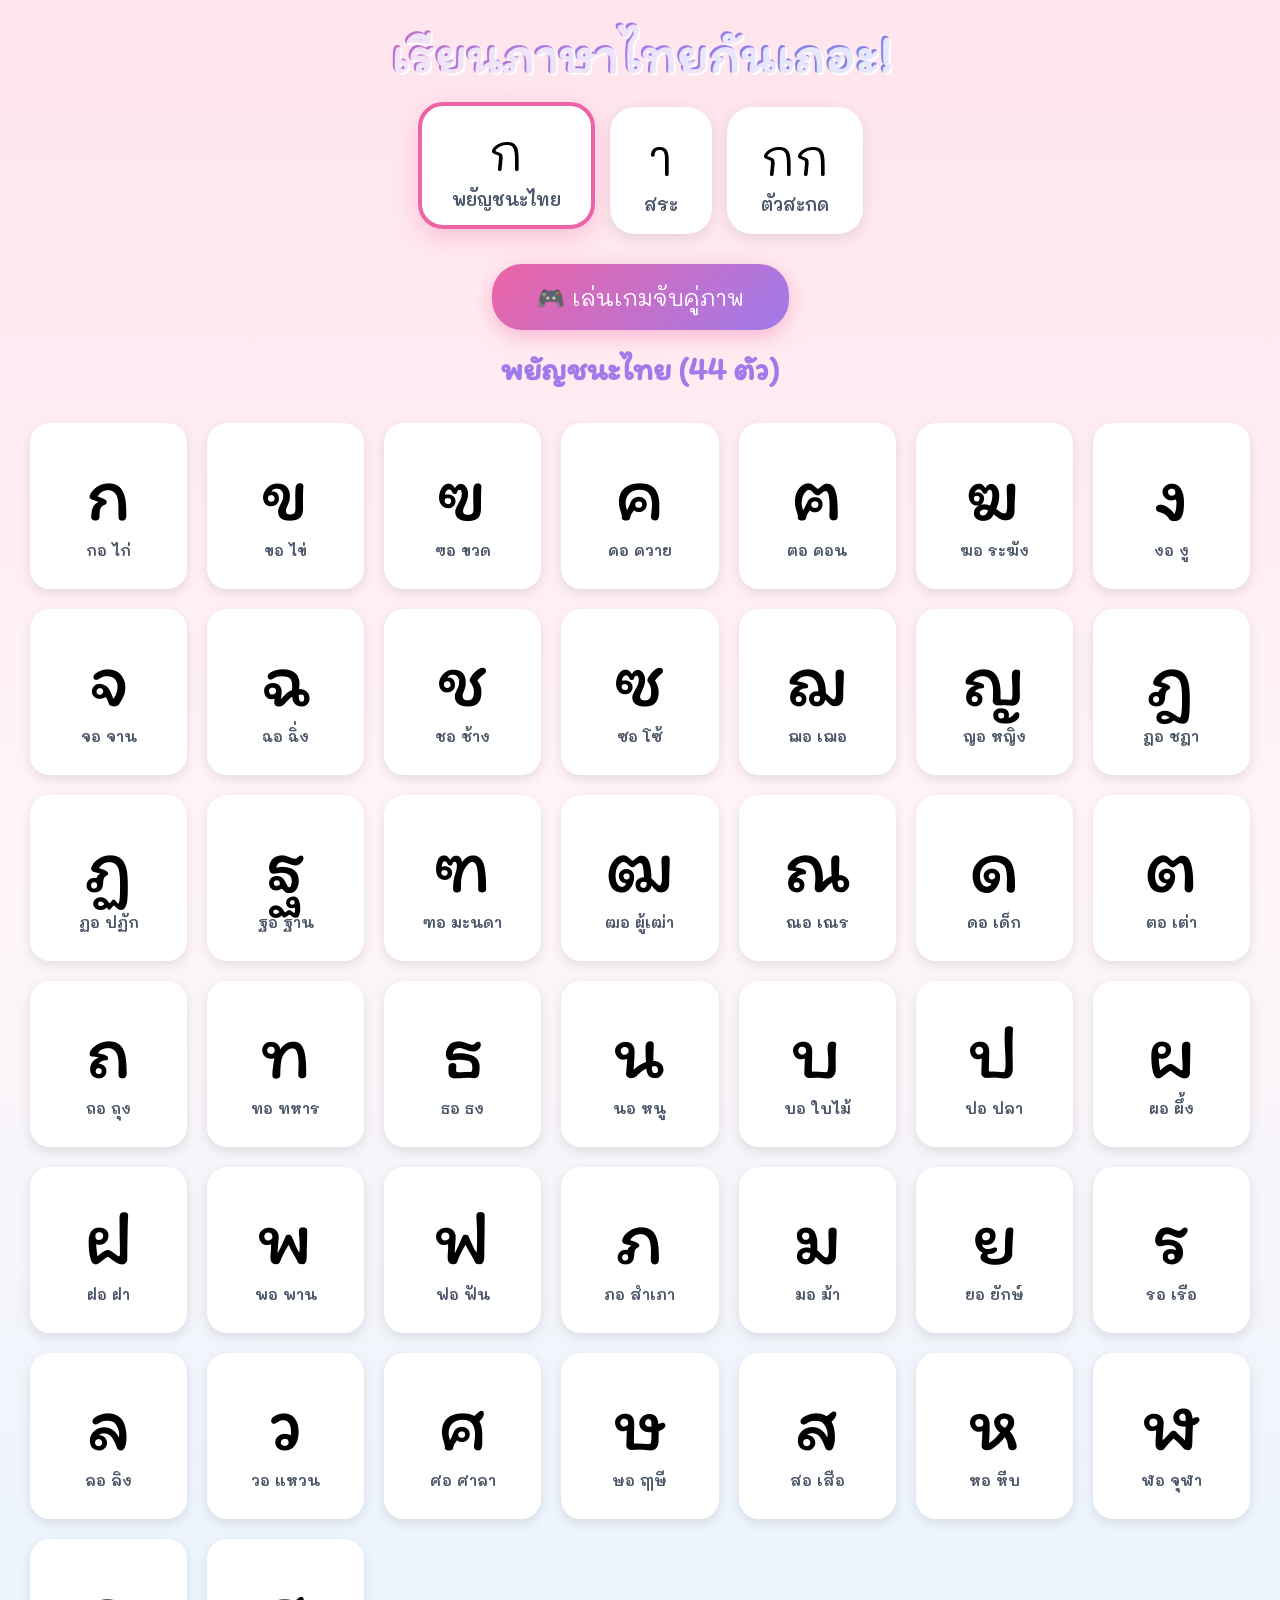
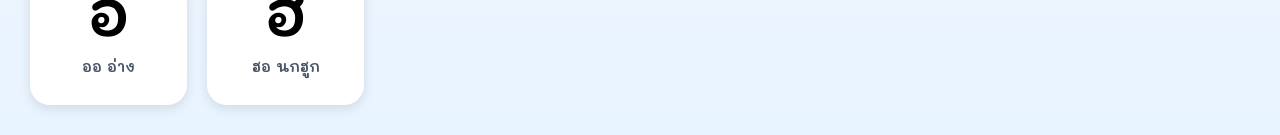
==== index.html @ 5e922f13 "Initial commit: Thai learning app with sound tables and illustration matching game" ====
<!DOCTYPE html>
<html lang="th">
<head>
    <meta charset="UTF-8">
    <meta name="viewport" content="width=device-width, initial-scale=1.0">
    <title>เรียนภาษาไทย</title>
    <link rel="preconnect" href="https://fonts.googleapis.com">
    <link rel="preconnect" href="https://fonts.gstatic.com" crossorigin>
    <link href="https://fonts.googleapis.com/css2?family=Itim&family=Mali:wght@400;600;700&display=swap" rel="stylesheet">
    <link rel="stylesheet" href="css/style.css">
</head>
<body>
    <div id="app">
        <header class="app-header">
            <h1 class="app-title">เรียนภาษาไทยกันเถอะ!</h1>
        </header>
        
        <nav class="tab-nav">
            <button class="tab-btn active" data-tab="consonants">
                <span class="tab-icon">ก</span>
                <span class="tab-name">พยัญชนะไทย</span>
            </button>
            <button class="tab-btn" data-tab="vowels">
                <span class="tab-icon">า</span>
                <span class="tab-name">สระ</span>
            </button>
            <button class="tab-btn" data-tab="finals">
                <span class="tab-icon">กก</span>
                <span class="tab-name">ตัวสะกด</span>
            </button>
        </nav>
        
        <button class="nav-game-btn" onclick="window.location.href='thai_game.html'">🎮 เล่นเกมจับคู่ภาพ</button>
        
        <main class="main-content">
            <div id="consonants-tab" class="tab-content active">
                <h2 class="section-title">พยัญชนะไทย (44 ตัว)</h2>
                <div id="consonants-grid" class="character-grid"></div>
            </div>
            
            <div id="vowels-tab" class="tab-content">
                <h2 class="section-title">สระไทย</h2>
                <div id="vowels-grid" class="character-grid"></div>
            </div>
            
            <div id="finals-tab" class="tab-content">
                <h2 class="section-title">ตัวสะกด</h2>
                <div id="finals-grid" class="finals-grid"></div>
            </div>
        </main>
    </div>

    <script src="js/thai_data.js"></script>
    <script src="js/audio_manager.js"></script>
    <script src="js/app.js"></script>
</body>
</html>
---- css/style.css ----
* {
    margin: 0;
    padding: 0;
    box-sizing: border-box;
}

:root {
    --thai-red: #E53E3E;
    --thai-pink: #ED64A6;
    --thai-orange: #ED8936;
    --thai-yellow: #ECC94B;
    --thai-green: #48BB78;
    --thai-blue: #4299E1;
    --thai-purple: #9F7AEA;
    --bg-light: #FFF5F7;
}

body {
    font-family: 'Mali', 'Itim', cursive;
    background: linear-gradient(180deg, #FFE4EC 0%, #FFF5F7 50%, #E8F4FF 100%);
    min-height: 100vh;
}

#app {
    max-width: 1400px;
    margin: 0 auto;
    padding: 20px;
}

.app-header {
    text-align: center;
    margin-bottom: 20px;
}

.app-title {
    font-family: 'Itim', cursive;
    font-size: 3rem;
    background: linear-gradient(135deg, var(--thai-pink), var(--thai-purple), var(--thai-blue));
    -webkit-background-clip: text;
    -webkit-text-fill-color: transparent;
    background-clip: text;
    text-shadow: 2px 2px 0 rgba(255, 255, 255, 0.8);
}

.tab-nav {
    display: flex;
    justify-content: center;
    gap: 15px;
    margin-bottom: 30px;
    flex-wrap: wrap;
}

.tab-btn {
    display: flex;
    flex-direction: column;
    align-items: center;
    padding: 15px 30px;
    background: white;
    border: 4px solid transparent;
    border-radius: 25px;
    cursor: pointer;
    transition: all 0.3s ease;
    box-shadow: 0 4px 15px rgba(0, 0, 0, 0.1);
    font-family: 'Mali', cursive;
}

.tab-btn.active {
    border-color: var(--thai-pink);
    transform: translateY(-5px);
    box-shadow: 0 8px 25px rgba(237, 100, 166, 0.3);
}

.tab-btn:hover:not(.active) {
    transform: translateY(-3px);
}

.tab-icon {
    font-size: 3rem;
    margin-bottom: 5px;
}

.tab-name {
    font-size: 1.1rem;
    color: #4A5568;
    font-weight: 600;
}

.tab-content {
    display: none;
}

.tab-content.active {
    display: block;
}

.section-title {
    text-align: center;
    font-size: 2rem;
    color: var(--thai-purple);
    margin-bottom: 25px;
    font-family: 'Itim', cursive;
}

.character-grid {
    display: grid;
    grid-template-columns: repeat(auto-fill, minmax(100px, 1fr));
    gap: 15px;
    padding: 10px;
}

.finals-grid {
    display: grid;
    grid-template-columns: repeat(auto-fill, minmax(180px, 1fr));
    gap: 20px;
    padding: 10px;
}

.character-card {
    background: white;
    border-radius: 20px;
    padding: 20px 10px;
    text-align: center;
    cursor: pointer;
    transition: all 0.2s ease;
    box-shadow: 0 4px 12px rgba(0, 0, 0, 0.1);
    border: 4px solid transparent;
}

.character-card:active {
    transform: scale(0.95);
}

.character-card:hover {
    transform: scale(1.08);
    box-shadow: 0 8px 25px rgba(0, 0, 0, 0.15);
}

.character-card.playing {
    border-color: var(--thai-yellow);
    background: linear-gradient(135deg, #FFF9C4, #FFFDE7);
    transform: scale(1.1);
    animation: bounce 0.3s ease;
}

@keyframes bounce {
    0%, 100% { transform: scale(1.1); }
    50% { transform: scale(1.15); }
}

.character {
    font-family: 'Itim', cursive;
    font-size: 4rem;
    line-height: 1;
    margin-bottom: 8px;
}

.character-name {
    font-size: 0.95rem;
    color: #4A5568;
    font-weight: 600;
}

.final-card {
    background: white;
    border-radius: 20px;
    padding: 25px 15px;
    text-align: center;
    cursor: pointer;
    transition: all 0.2s ease;
    box-shadow: 0 4px 12px rgba(0, 0, 0, 0.1);
    border: 4px solid transparent;
}

.final-card:active {
    transform: scale(0.95);
}

.final-card:hover {
    transform: scale(1.05);
    box-shadow: 0 8px 25px rgba(0, 0, 0, 0.15);
}

.final-card.playing {
    border-color: var(--thai-green);
    background: linear-gradient(135deg, #C8F7C5, #E8F5E9);
    transform: scale(1.08);
    animation: bounce 0.3s ease;
}

.final-group {
    font-size: 1.4rem;
    color: var(--thai-green);
    font-weight: 700;
    margin-bottom: 10px;
}

.final-example {
    font-family: 'Itim', cursive;
    font-size: 2.5rem;
    margin-bottom: 8px;
}

.final-desc {
    font-size: 0.9rem;
    color: #718096;
}

@media (min-width: 768px) {
    .character-grid {
        grid-template-columns: repeat(auto-fill, minmax(120px, 1fr));
        gap: 20px;
    }
    
    .character {
        font-size: 4.5rem;
    }
    
    .character-card {
        padding: 25px 15px;
    }
}

@media (min-width: 1024px) {
    .character-grid {
        grid-template-columns: repeat(auto-fill, minmax(140px, 1fr));
    }
    
    .character {
        font-size: 5rem;
    }
    
    .app-title {
        font-size: 3.5rem;
    }
}

@media (max-width: 480px) {
    .app-title {
        font-size: 2rem;
    }
    
    .tab-btn {
        padding: 12px 20px;
    }
    
    .tab-icon {
        font-size: 2.5rem;
    }
    
    .tab-name {
        font-size: 1rem;
    }
    
    .character-grid {
        grid-template-columns: repeat(auto-fill, minmax(80px, 1fr));
        gap: 12px;
    }
    
    .character {
        font-size: 3.2rem;
    }
    
    .finals-grid {
        grid-template-columns: repeat(auto-fill, minmax(150px, 1fr));
    }
}

#game-app {
    max-width: 1200px;
    margin: 0 auto;
    padding: 20px;
}

.game-header {
    display: flex;
    justify-content: space-between;
    align-items: center;
    margin-bottom: 30px;
    flex-wrap: wrap;
    gap: 15px;
}

.back-btn {
    padding: 12px 25px;
    background: white;
    border: 3px solid var(--thai-purple);
    border-radius: 20px;
    font-family: 'Mali', cursive;
    font-size: 1.1rem;
    color: var(--thai-purple);
    cursor: pointer;
    transition: all 0.2s ease;
    box-shadow: 0 4px 12px rgba(0, 0, 0, 0.1);
}

.back-btn:hover {
    transform: translateY(-3px);
    box-shadow: 0 6px 15px rgba(0, 0, 0, 0.15);
}

.game-title {
    font-family: 'Itim', cursive;
    font-size: 2.5rem;
    color: var(--thai-pink);
}

.score-display {
    display: flex;
    align-items: center;
    gap: 10px;
    padding: 10px 25px;
    background: white;
    border-radius: 20px;
    box-shadow: 0 4px 12px rgba(0, 0, 0, 0.1);
}

.score-label {
    font-size: 1.2rem;
    color: #4A5568;
    font-weight: 600;
}

.score-value {
    font-family: 'Itim', cursive;
    font-size: 2.5rem;
    color: var(--thai-pink);
}

.screen {
    display: none;
}

.screen.active {
    display: block;
}

.start-content {
    text-align: center;
    padding: 40px 20px;
}

.welcome-text {
    font-family: 'Itim', cursive;
    font-size: 3rem;
    color: var(--thai-purple);
    margin-bottom: 15px;
}

.instruction-text {
    font-size: 1.3rem;
    color: #4A5568;
    margin-bottom: 40px;
}

.level-buttons {
    display: flex;
    justify-content: center;
    gap: 20px;
    margin-bottom: 30px;
    flex-wrap: wrap;
}

.level-btn {
    display: flex;
    flex-direction: column;
    align-items: center;
    padding: 30px 40px;
    background: white;
    border: 4px solid transparent;
    border-radius: 25px;
    cursor: pointer;
    transition: all 0.3s ease;
    box-shadow: 0 6px 18px rgba(0, 0, 0, 0.12);
}

.level-btn:hover {
    transform: translateY(-8px);
    box-shadow: 0 10px 25px rgba(0, 0, 0, 0.18);
}

.level-btn:nth-child(1) {
    border-color: var(--thai-green);
}

.level-btn:nth-child(2) {
    border-color: var(--thai-yellow);
}

.level-btn:nth-child(3) {
    border-color: var(--thai-red);
}

.level-number {
    font-family: 'Itim', cursive;
    font-size: 2rem;
    color: #4A5568;
    margin-bottom: 8px;
}

.level-desc {
    font-size: 1.1rem;
    color: #718096;
}

.category-buttons {
    display: flex;
    justify-content: center;
    gap: 15px;
    flex-wrap: wrap;
}

.category-btn {
    padding: 15px 30px;
    background: white;
    border: 3px solid #E2E8F0;
    border-radius: 20px;
    font-family: 'Mali', cursive;
    font-size: 1.2rem;
    color: #4A5568;
    cursor: pointer;
    transition: all 0.3s ease;
    box-shadow: 0 4px 12px rgba(0, 0, 0, 0.08);
}

.category-btn:hover {
    border-color: var(--thai-blue);
}

.category-btn.active {
    background: linear-gradient(135deg, var(--thai-blue), var(--thai-purple));
    color: white;
    border-color: transparent;
    transform: translateY(-3px);
    box-shadow: 0 8px 20px rgba(66, 153, 225, 0.4);
}

.progress-bar {
    position: relative;
    width: 100%;
    height: 30px;
    background: white;
    border-radius: 15px;
    margin-bottom: 30px;
    overflow: hidden;
    box-shadow: inset 0 2px 8px rgba(0, 0, 0, 0.1);
}

.progress-fill {
    height: 100%;
    background: linear-gradient(90deg, var(--thai-pink), var(--thai-purple), var(--thai-blue));
    border-radius: 15px;
    width: 0%;
    transition: width 0.5s ease;
}

.progress-text {
    position: absolute;
    top: 50%;
    left: 50%;
    transform: translate(-50%, -50%);
    font-family: 'Itim', cursive;
    font-size: 1.2rem;
    color: #4A5568;
    font-weight: 600;
}

.question-area {
    text-align: center;
    margin-bottom: 40px;
}

.listen-btn {
    display: flex;
    align-items: center;
    gap: 12px;
    padding: 20px 40px;
    background: linear-gradient(135deg, var(--thai-yellow), var(--thai-orange));
    border: none;
    border-radius: 30px;
    font-family: 'Mali', cursive;
    font-size: 1.4rem;
    color: white;
    cursor: pointer;
    margin: 0 auto;
    transition: all 0.3s ease;
    box-shadow: 0 6px 20px rgba(236, 201, 75, 0.5);
}

.listen-btn:hover {
    transform: translateY(-5px);
    box-shadow: 0 10px 28px rgba(236, 201, 75, 0.6);
}

.listen-icon {
    font-size: 2.5rem;
}

.options-grid {
    display: grid;
    grid-template-columns: repeat(auto-fit, minmax(200px, 1fr));
    gap: 25px;
    max-width: 900px;
    margin: 0 auto;
}

.option-card {
    background: white;
    border-radius: 25px;
    padding: 20px;
    cursor: pointer;
    transition: all 0.3s ease;
    box-shadow: 0 5px 15px rgba(0, 0, 0, 0.1);
    border: 4px solid transparent;
}

.option-card:hover {
    transform: translateY(-8px);
    box-shadow: 0 12px 30px rgba(0, 0, 0, 0.18);
}

.option-card.correct {
    border-color: var(--thai-green);
    background: linear-gradient(135deg, #C8F7C5, #E8F5E9);
    animation: correctBounce 0.5s ease;
}

.option-card.wrong {
    border-color: var(--thai-red);
    background: linear-gradient(135deg, #FFCDD2, #FFEBEE);
    animation: shake 0.4s ease;
}

@keyframes correctBounce {
    0%, 100% { transform: scale(1); }
    50% { transform: scale(1.1); }
}

@keyframes shake {
    0%, 100% { transform: translateX(0); }
    25% { transform: translateX(-10px); }
    75% { transform: translateX(10px); }
}

.option-img {
    width: 100%;
    height: 180px;
    object-fit: cover;
    border-radius: 15px;
}

.result-content {
    text-align: center;
    padding: 50px 20px;
}

.result-title {
    font-family: 'Itim', cursive;
    font-size: 3.5rem;
    color: var(--thai-purple);
    margin-bottom: 30px;
}

.final-score {
    display: flex;
    flex-direction: column;
    align-items: center;
    gap: 10px;
    margin-bottom: 30px;
}

.final-score-label {
    font-size: 1.5rem;
    color: #4A5568;
}

.final-score-value {
    font-family: 'Itim', cursive;
    font-size: 5rem;
    color: var(--thai-pink);
}

.result-stars {
    display: flex;
    justify-content: center;
    gap: 15px;
    margin-bottom: 40px;
}

.star {
    font-size: 4rem;
    animation: starPop 0.5s ease backwards;
}

.star:nth-child(1) { animation-delay: 0.1s; }
.star:nth-child(2) { animation-delay: 0.2s; }
.star:nth-child(3) { animation-delay: 0.3s; }

@keyframes starPop {
    0% { transform: scale(0); opacity: 0; }
    50% { transform: scale(1.3); }
    100% { transform: scale(1); opacity: 1; }
}

.result-buttons {
    display: flex;
    justify-content: center;
    gap: 20px;
    flex-wrap: wrap;
}

.result-btn {
    padding: 18px 40px;
    border-radius: 25px;
    font-family: 'Mali', cursive;
    font-size: 1.3rem;
    cursor: pointer;
    transition: all 0.3s ease;
    box-shadow: 0 5px 15px rgba(0, 0, 0, 0.1);
}

#play-again-btn {
    background: linear-gradient(135deg, var(--thai-green), var(--thai-blue));
    color: white;
    border: none;
}

#back-to-menu-btn {
    background: white;
    color: var(--thai-purple);
    border: 3px solid var(--thai-purple);
}

.result-btn:hover {
    transform: translateY(-5px);
    box-shadow: 0 10px 25px rgba(0, 0, 0, 0.18);
}

#confetti-container {
    position: fixed;
    top: 0;
    left: 0;
    width: 100%;
    height: 100%;
    pointer-events: none;
    z-index: 1000;
}

.confetti {
    position: absolute;
    top: -20px;
    width: 10px;
    height: 20px;
    border-radius: 5px;
    animation: confettiFall 2s ease-out forwards;
}

@keyframes confettiFall {
    0% {
        transform: translateY(0) rotate(0deg);
        opacity: 1;
    }
    100% {
        transform: translateY(100vh) rotate(720deg);
        opacity: 0;
    }
}

.nav-game-btn {
    margin: 20px auto;
    display: block;
    padding: 18px 45px;
    background: linear-gradient(135deg, var(--thai-pink), var(--thai-purple));
    color: white;
    border: none;
    border-radius: 30px;
    font-family: 'Mali', cursive;
    font-size: 1.4rem;
    cursor: pointer;
    transition: all 0.3s ease;
    box-shadow: 0 6px 20px rgba(237, 100, 166, 0.4);
}

.nav-game-btn:hover {
    transform: translateY(-5px);
    box-shadow: 0 10px 28px rgba(237, 100, 166, 0.5);
}
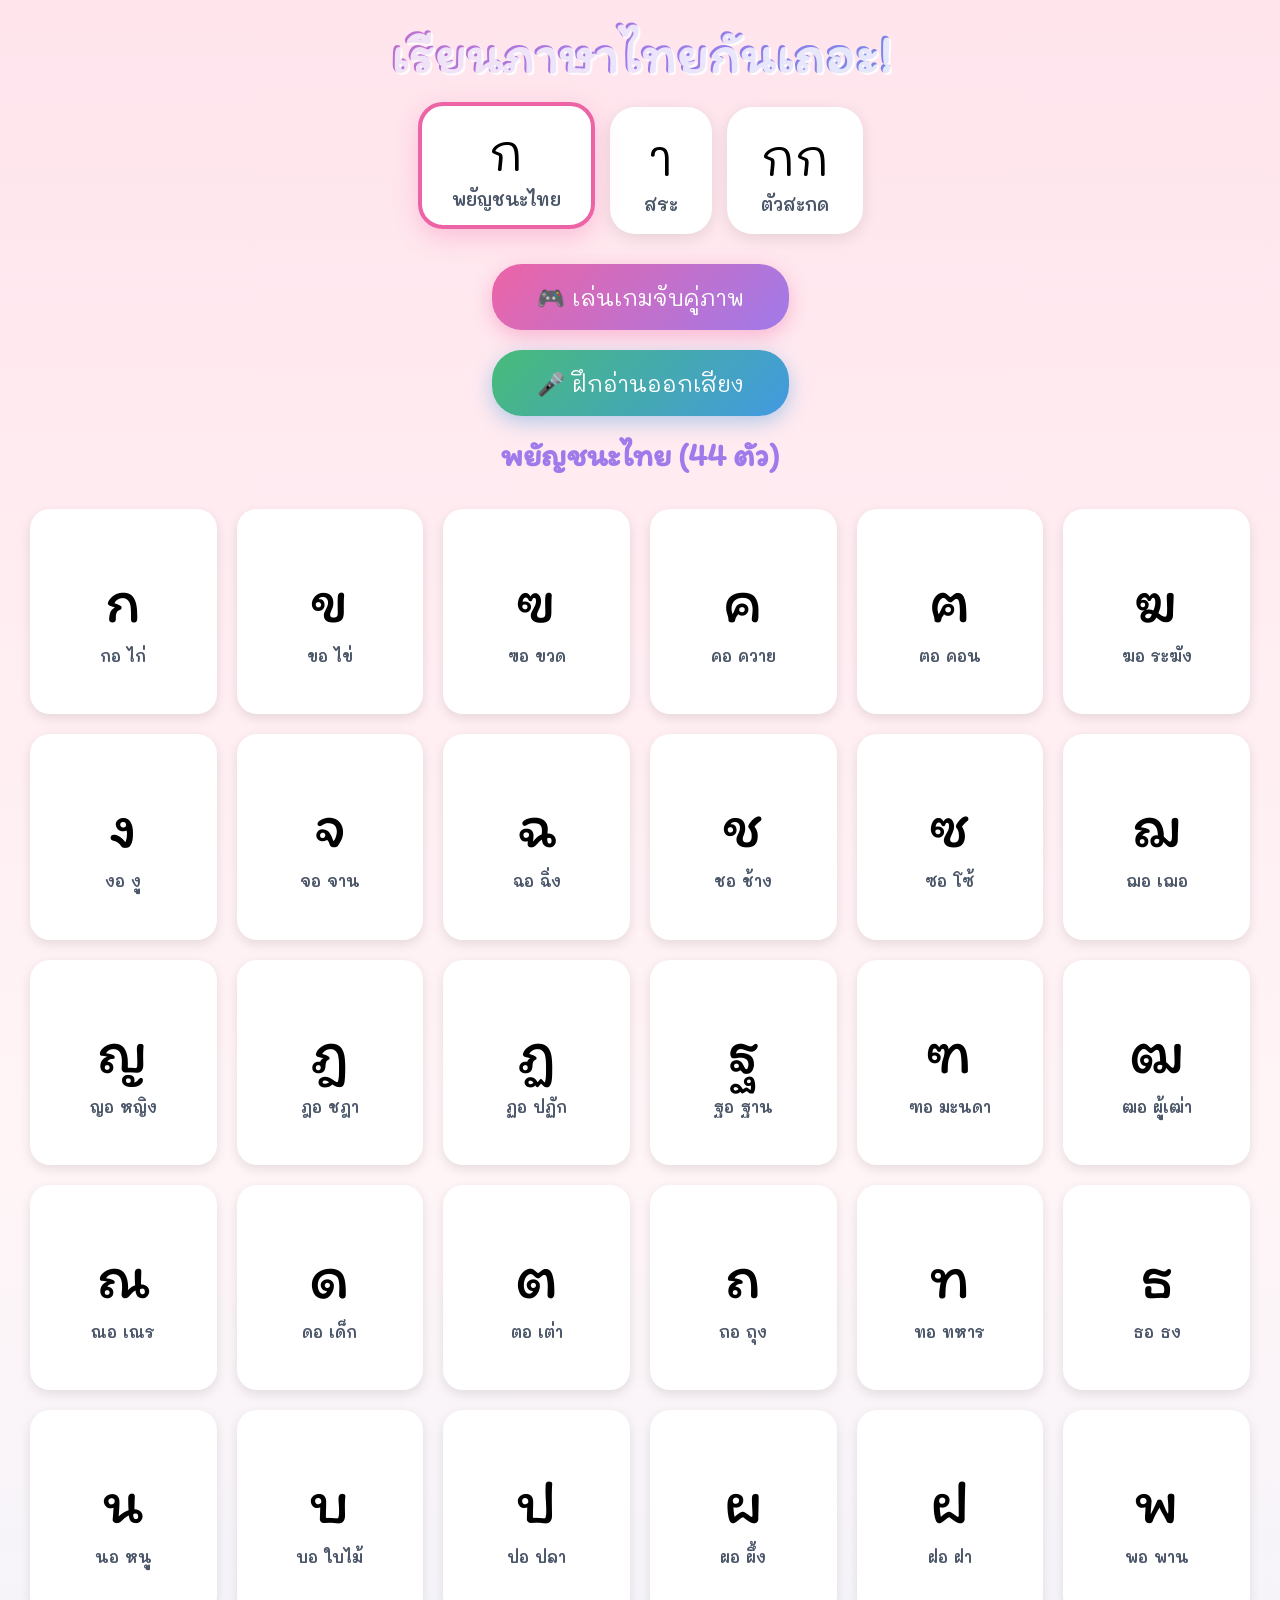
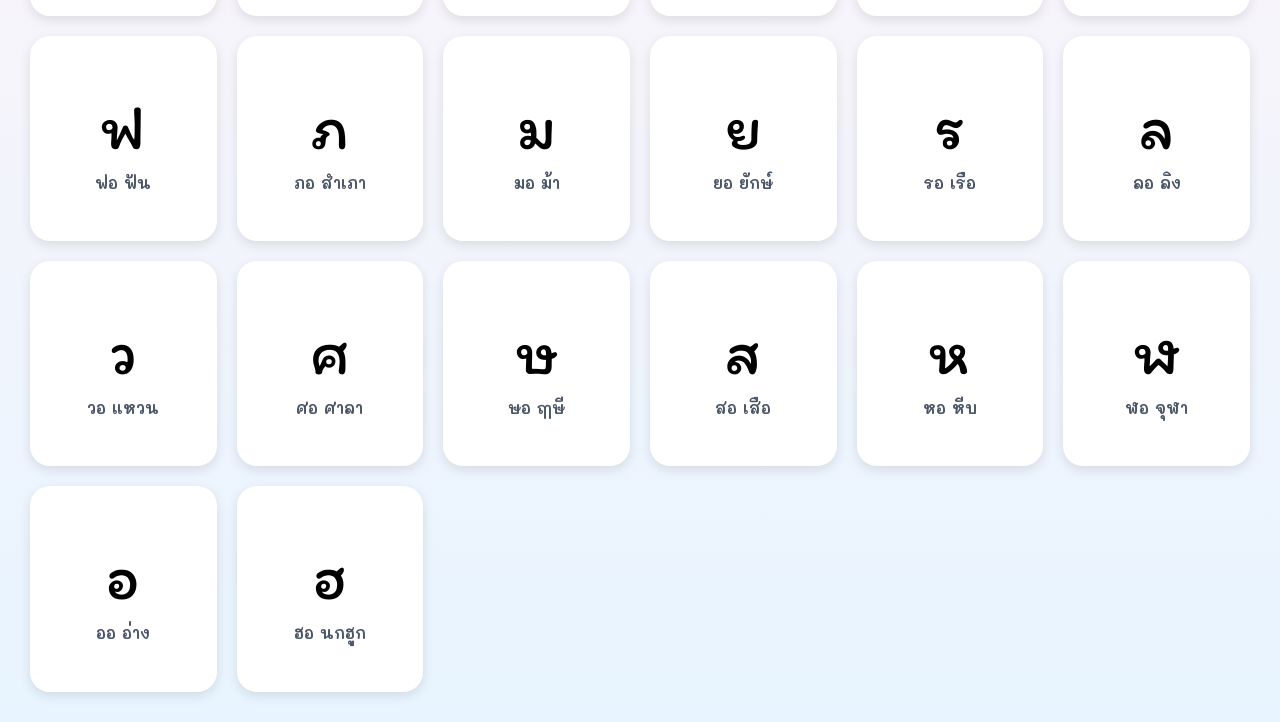
==== commit 12bff7fe: "アプデ" ====
--- a/index.html
+++ b/index.html
@@ -31,6 +31,7 @@
         </nav>
         
         <button class="nav-game-btn" onclick="window.location.href='thai_game.html'">🎮 เล่นเกมจับคู่ภาพ</button>
+        <button class="nav-pronunciation-btn" onclick="window.location.href='pronunciation.html'">🎤 ฝึกอ่านออกเสียง</button>
         
         <main class="main-content">
             <div id="consonants-tab" class="tab-content active">
--- a/css/style.css
+++ b/css/style.css
@@ -103,14 +103,14 @@
 
 .character-grid {
     display: grid;
-    grid-template-columns: repeat(auto-fill, minmax(100px, 1fr));
+    grid-template-columns: repeat(auto-fit, minmax(120px, 1fr));
     gap: 15px;
     padding: 10px;
 }
 
 .finals-grid {
     display: grid;
-    grid-template-columns: repeat(auto-fill, minmax(180px, 1fr));
+    grid-template-columns: repeat(auto-fit, minmax(180px, 1fr));
     gap: 20px;
     padding: 10px;
 }
@@ -118,12 +118,17 @@
 .character-card {
     background: white;
     border-radius: 20px;
-    padding: 20px 10px;
-    text-align: center;
+    padding: 15px 10px;
+    display: flex;
+    flex-direction: column;
+    align-items: center;
+    justify-content: center;
+    aspect-ratio: 1 / 1.1;
     cursor: pointer;
     transition: all 0.2s ease;
     box-shadow: 0 4px 12px rgba(0, 0, 0, 0.1);
     border: 4px solid transparent;
+    overflow: hidden;
 }
 
 .character-card:active {
@@ -149,15 +154,18 @@
 
 .character {
     font-family: 'Itim', cursive;
-    font-size: 4rem;
-    line-height: 1;
-    margin-bottom: 8px;
+    font-size: clamp(2rem, 8vw, 4rem);
+    line-height: 1.3;
+    margin-bottom: 5px;
+    word-wrap: break-word;
+    overflow-wrap: break-word;
 }
 
 .character-name {
-    font-size: 0.95rem;
+    font-size: clamp(0.8rem, 2.5vw, 1rem);
     color: #4A5568;
     font-weight: 600;
+    line-height: 1.2;
 }
 
 .final-card {
@@ -207,26 +215,18 @@
 
 @media (min-width: 768px) {
     .character-grid {
-        grid-template-columns: repeat(auto-fill, minmax(120px, 1fr));
+        grid-template-columns: repeat(auto-fit, minmax(140px, 1fr));
         gap: 20px;
-    }
-    
-    .character {
-        font-size: 4.5rem;
     }
     
     .character-card {
-        padding: 25px 15px;
+        padding: 20px 15px;
     }
 }
 
 @media (min-width: 1024px) {
     .character-grid {
-        grid-template-columns: repeat(auto-fill, minmax(140px, 1fr));
-    }
-    
-    .character {
-        font-size: 5rem;
+        grid-template-columns: repeat(auto-fit, minmax(160px, 1fr));
     }
     
     .app-title {
@@ -252,16 +252,12 @@
     }
     
     .character-grid {
-        grid-template-columns: repeat(auto-fill, minmax(80px, 1fr));
+        grid-template-columns: repeat(auto-fit, minmax(100px, 1fr));
         gap: 12px;
-    }
-    
-    .character {
-        font-size: 3.2rem;
     }
     
     .finals-grid {
-        grid-template-columns: repeat(auto-fill, minmax(150px, 1fr));
+        grid-template-columns: repeat(auto-fit, minmax(150px, 1fr));
     }
 }
 
@@ -506,11 +502,15 @@
 .option-card {
     background: white;
     border-radius: 25px;
-    padding: 20px;
+    padding: 40px 20px;
     cursor: pointer;
     transition: all 0.3s ease;
     box-shadow: 0 5px 15px rgba(0, 0, 0, 0.1);
     border: 4px solid transparent;
+    display: flex;
+    align-items: center;
+    justify-content: center;
+    min-height: 200px;
 }
 
 .option-card:hover {
@@ -530,6 +530,13 @@
     animation: shake 0.4s ease;
 }
 
+.option-character {
+    font-family: 'Itim', cursive;
+    font-size: 6rem;
+    line-height: 1;
+    color: #2D3748;
+}
+
 @keyframes correctBounce {
     0%, 100% { transform: scale(1); }
     50% { transform: scale(1.1); }
@@ -539,13 +546,6 @@
     0%, 100% { transform: translateX(0); }
     25% { transform: translateX(-10px); }
     75% { transform: translateX(10px); }
-}
-
-.option-img {
-    width: 100%;
-    height: 180px;
-    object-fit: cover;
-    border-radius: 15px;
 }
 
 .result-content {
@@ -661,6 +661,26 @@
     }
     100% {
         transform: translateY(100vh) rotate(720deg);
+        opacity: 0;
+    }
+}
+
+.star-particle {
+    position: absolute;
+    top: -20px;
+    animation: starFall 2s ease-out forwards;
+}
+
+@keyframes starFall {
+    0% {
+        transform: translateY(0) scale(0) rotate(0deg);
+        opacity: 1;
+    }
+    20% {
+        transform: translateY(20vh) scale(1.2) rotate(90deg);
+    }
+    100% {
+        transform: translateY(100vh) scale(0.8) rotate(720deg);
         opacity: 0;
     }
 }
@@ -684,3 +704,142 @@
     transform: translateY(-5px);
     box-shadow: 0 10px 28px rgba(237, 100, 166, 0.5);
 }
+
+.nav-pronunciation-btn {
+    margin: 20px auto;
+    display: block;
+    padding: 18px 45px;
+    background: linear-gradient(135deg, var(--thai-green), var(--thai-blue));
+    color: white;
+    border: none;
+    border-radius: 30px;
+    font-family: 'Mali', cursive;
+    font-size: 1.4rem;
+    cursor: pointer;
+    transition: all 0.3s ease;
+    box-shadow: 0 6px 20px rgba(66, 153, 225, 0.4);
+}
+
+.nav-pronunciation-btn:hover {
+    transform: translateY(-5px);
+    box-shadow: 0 10px 28px rgba(66, 153, 225, 0.5);
+}
+
+.pronunciation-question-area {
+    text-align: center;
+    padding: 40px 20px;
+}
+
+.target-character {
+    font-family: 'Itim', cursive;
+    font-size: clamp(5rem, 15vw, 10rem);
+    line-height: 1.2;
+    margin-bottom: 10px;
+    color: var(--thai-purple);
+}
+
+.target-name {
+    font-size: clamp(1.2rem, 4vw, 2rem);
+    color: #4A5568;
+    margin-bottom: 30px;
+    font-weight: 600;
+}
+
+.visualizer-container {
+    display: flex;
+    justify-content: center;
+    align-items: flex-end;
+    gap: 8px;
+    height: 80px;
+    margin: 30px 0;
+}
+
+.visualizer-bar {
+    width: 12px;
+    background: linear-gradient(135deg, var(--thai-pink), var(--thai-purple));
+    border-radius: 6px;
+    height: 20%;
+    transition: height 0.1s ease;
+}
+
+.visualizer-container.active .visualizer-bar {
+    animation: visualizerPulse 0.5s ease-in-out infinite;
+    animation-delay: calc(var(--i) * 0.05s);
+}
+
+@keyframes visualizerPulse {
+    0%, 100% { height: 20%; }
+    50% { height: 100%; }
+}
+
+.mic-btn {
+    display: flex;
+    flex-direction: column;
+    align-items: center;
+    gap: 10px;
+    padding: 30px 50px;
+    background: linear-gradient(135deg, var(--thai-orange), var(--thai-red));
+    border: none;
+    border-radius: 50%;
+    font-family: 'Mali', cursive;
+    font-size: 1.2rem;
+    color: white;
+    cursor: pointer;
+    transition: all 0.3s ease;
+    box-shadow: 0 8px 25px rgba(237, 137, 54, 0.4);
+    margin: 30px auto;
+    width: 160px;
+    height: 160px;
+}
+
+.mic-btn:hover {
+    transform: translateY(-5px);
+    box-shadow: 0 12px 35px rgba(237, 137, 54, 0.5);
+}
+
+.mic-btn.listening {
+    background: linear-gradient(135deg, var(--thai-green), var(--thai-blue));
+    box-shadow: 0 0 30px rgba(72, 187, 120, 0.6);
+    animation: micPulse 1s ease-in-out infinite;
+}
+
+@keyframes micPulse {
+    0%, 100% { transform: scale(1); }
+    50% { transform: scale(1.05); }
+}
+
+.mic-icon {
+    font-size: 3.5rem;
+}
+
+.mic-text {
+    font-size: 1rem;
+}
+
+.feedback-message {
+    font-size: 2rem;
+    font-weight: 700;
+    margin-top: 30px;
+    padding: 20px 40px;
+    border-radius: 20px;
+    display: inline-block;
+}
+
+.feedback-message.success {
+    color: var(--thai-green);
+    background: linear-gradient(135deg, #C8F7C5, #E8F5E9);
+}
+
+.feedback-message.error {
+    color: var(--thai-red);
+    background: linear-gradient(135deg, #FFCDD2, #FFEBEE);
+}
+
+#current-score-display {
+    margin: 20px 0;
+    gap: 15px;
+}
+
+#current-score-display .score-value {
+    font-size: 3rem;
+}
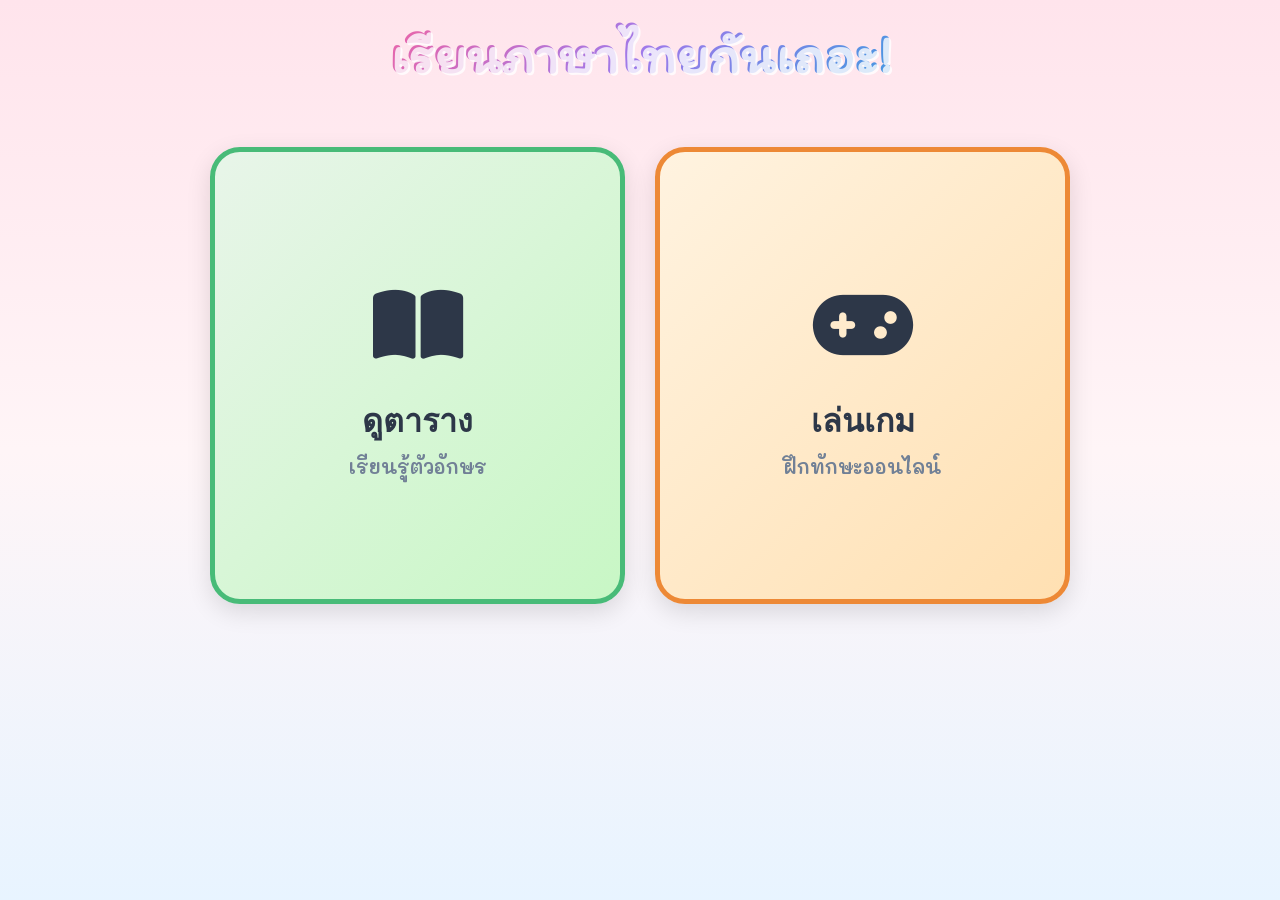
==== commit 1332b9ed: "アプデ" ====
--- a/index.html
+++ b/index.html
@@ -7,46 +7,113 @@
     <link rel="preconnect" href="https://fonts.googleapis.com">
     <link rel="preconnect" href="https://fonts.gstatic.com" crossorigin>
     <link href="https://fonts.googleapis.com/css2?family=Itim&family=Mali:wght@400;600;700&display=swap" rel="stylesheet">
+    <link rel="stylesheet" href="https://cdnjs.cloudflare.com/ajax/libs/font-awesome/6.4.0/css/all.min.css">
     <link rel="stylesheet" href="css/style.css">
 </head>
 <body>
     <div id="app">
         <header class="app-header">
-            <h1 class="app-title">เรียนภาษาไทยกันเถอะ!</h1>
+            <button class="home-btn" id="home-btn" style="display: none;">
+                <i class="fas fa-home"></i>
+            </button>
+            <h1 class="app-title" id="app-title">เรียนภาษาไทยกันเถอะ!</h1>
         </header>
-        
-        <nav class="tab-nav">
-            <button class="tab-btn active" data-tab="consonants">
-                <span class="tab-icon">ก</span>
-                <span class="tab-name">พยัญชนะไทย</span>
-            </button>
-            <button class="tab-btn" data-tab="vowels">
-                <span class="tab-icon">า</span>
-                <span class="tab-name">สระ</span>
-            </button>
-            <button class="tab-btn" data-tab="finals">
-                <span class="tab-icon">กก</span>
-                <span class="tab-name">ตัวสะกด</span>
-            </button>
-        </nav>
-        
-        <button class="nav-game-btn" onclick="window.location.href='thai_game.html'">🎮 เล่นเกมจับคู่ภาพ</button>
-        <button class="nav-pronunciation-btn" onclick="window.location.href='pronunciation.html'">🎤 ฝึกอ่านออกเสียง</button>
-        
+
         <main class="main-content">
-            <div id="consonants-tab" class="tab-content active">
-                <h2 class="section-title">พยัญชนะไทย (44 ตัว)</h2>
-                <div id="consonants-grid" class="character-grid"></div>
+            <div id="main-menu-screen" class="menu-screen active">
+                <div class="menu-grid">
+                    <div class="menu-card table-card" data-screen="table-menu">
+                        <div class="menu-icon">
+                            <i class="fas fa-book-open"></i>
+                        </div>
+                        <div class="menu-title">ดูตาราง</div>
+                        <div class="menu-subtitle">เรียนรู้ตัวอักษร</div>
+                    </div>
+                    <div class="menu-card game-card" data-screen="game-menu">
+                        <div class="menu-icon">
+                            <i class="fas fa-gamepad"></i>
+                        </div>
+                        <div class="menu-title">เล่นเกม</div>
+                        <div class="menu-subtitle">ฝึกทักษะออนไลน์</div>
+                    </div>
+                </div>
             </div>
-            
-            <div id="vowels-tab" class="tab-content">
-                <h2 class="section-title">สระไทย</h2>
-                <div id="vowels-grid" class="character-grid"></div>
+
+            <div id="table-menu-screen" class="menu-screen">
+                <div class="menu-grid">
+                    <div class="menu-card consonant-card" data-action="consonants">
+                        <div class="menu-icon">
+                            <span class="menu-char">ก</span>
+                        </div>
+                        <div class="menu-title">พยัญชนะ</div>
+                        <div class="menu-subtitle">44 ตัว</div>
+                    </div>
+                    <div class="menu-card vowel-card" data-action="vowels">
+                        <div class="menu-icon">
+                            <span class="menu-char">า</span>
+                        </div>
+                        <div class="menu-title">สระ</div>
+                        <div class="menu-subtitle">32 ตัว</div>
+                    </div>
+                    <div class="menu-card final-card" data-action="finals">
+                        <div class="menu-icon">
+                            <span class="menu-char">กก</span>
+                        </div>
+                        <div class="menu-title">ตัวสะกด</div>
+                        <div class="menu-subtitle">8 กลุ่ม</div>
+                    </div>
+                </div>
             </div>
-            
-            <div id="finals-tab" class="tab-content">
-                <h2 class="section-title">ตัวสะกด</h2>
-                <div id="finals-grid" class="finals-grid"></div>
+
+            <div id="game-menu-screen" class="menu-screen">
+                <div class="menu-grid">
+                    <div class="menu-card match-card" data-link="thai_game.html">
+                        <div class="menu-icon">
+                            <i class="fas fa-puzzle-piece"></i>
+                        </div>
+                        <div class="menu-title">เกมจับคู่</div>
+                        <div class="menu-subtitle">จับคู่ภาพกับตัวอักษร</div>
+                    </div>
+                    <div class="menu-card pronunciation-card" data-link="pronunciation.html">
+                        <div class="menu-icon">
+                            <i class="fas fa-microphone"></i>
+                        </div>
+                        <div class="menu-title">ฝึกอ่านออกเสียง</div>
+                        <div class="menu-subtitle">AI ตรวจสอบความถูกต้อง</div>
+                    </div>
+                </div>
+            </div>
+
+            <div id="table-view-screen" class="menu-screen">
+                <nav class="tab-nav" id="tab-nav" style="display: none;">
+                    <button class="tab-btn active" data-tab="consonants">
+                        <span class="tab-icon">ก</span>
+                        <span class="tab-name">พยัญชนะไทย</span>
+                    </button>
+                    <button class="tab-btn" data-tab="vowels">
+                        <span class="tab-icon">า</span>
+                        <span class="tab-name">สระ</span>
+                    </button>
+                    <button class="tab-btn" data-tab="finals">
+                        <span class="tab-icon">กก</span>
+                        <span class="tab-name">ตัวสะกด</span>
+                    </button>
+                </nav>
+
+                <div id="consonants-tab" class="tab-content active">
+                    <h2 class="section-title">พยัญชนะไทย (44 ตัว)</h2>
+                    <div id="consonants-grid" class="character-grid"></div>
+                </div>
+
+                <div id="vowels-tab" class="tab-content">
+                    <h2 class="section-title">สระไทย</h2>
+                    <div id="vowels-grid" class="character-grid"></div>
+                </div>
+
+                <div id="finals-tab" class="tab-content">
+                    <h2 class="section-title">ตัวสะกด</h2>
+                    <div id="finals-grid" class="finals-grid"></div>
+                </div>
             </div>
         </main>
     </div>
--- a/css/style.css
+++ b/css/style.css
@@ -30,6 +30,166 @@
 .app-header {
     text-align: center;
     margin-bottom: 20px;
+    display: flex;
+    align-items: center;
+    justify-content: center;
+    position: relative;
+}
+
+.home-btn {
+    position: absolute;
+    left: 0;
+    top: 50%;
+    transform: translateY(-50%);
+    padding: 12px 20px;
+    background: white;
+    border: 3px solid var(--thai-purple);
+    border-radius: 15px;
+    font-size: 1.5rem;
+    color: var(--thai-purple);
+    cursor: pointer;
+    transition: all 0.3s ease;
+    box-shadow: 0 4px 12px rgba(0, 0, 0, 0.1);
+}
+
+.home-btn:hover {
+    transform: translateY(-50%) scale(1.05);
+    box-shadow: 0 6px 15px rgba(0, 0, 0, 0.15);
+}
+
+.menu-screen {
+    display: none;
+    animation: fadeIn 0.3s ease;
+}
+
+.menu-screen.active {
+    display: block;
+}
+
+@keyframes fadeIn {
+    from { opacity: 0; transform: translateY(20px); }
+    to { opacity: 1; transform: translateY(0); }
+}
+
+.menu-grid {
+    display: grid;
+    grid-template-columns: repeat(auto-fit, minmax(280px, 1fr));
+    gap: 30px;
+    padding: 40px 20px;
+    max-width: 900px;
+    margin: 0 auto;
+}
+
+.menu-card {
+    background: white;
+    border-radius: 30px;
+    padding: 40px 30px;
+    text-align: center;
+    cursor: pointer;
+    transition: all 0.3s ease;
+    box-shadow: 0 8px 25px rgba(0, 0, 0, 0.12);
+    border: 5px solid transparent;
+    aspect-ratio: 1 / 1.1;
+    display: flex;
+    flex-direction: column;
+    align-items: center;
+    justify-content: center;
+}
+
+.menu-card:hover {
+    transform: scale(1.05);
+    box-shadow: 0 12px 35px rgba(0, 0, 0, 0.18);
+}
+
+.menu-card:active {
+    transform: scale(0.98);
+}
+
+.table-card {
+    border-color: var(--thai-green);
+    background: linear-gradient(135deg, #E8F5E9 0%, #C8F7C5 100%);
+}
+
+.game-card {
+    border-color: var(--thai-orange);
+    background: linear-gradient(135deg, #FFF3E0 0%, #FFE0B2 100%);
+}
+
+.consonant-card {
+    border-color: var(--thai-red);
+    background: linear-gradient(135deg, #FFEBEE 0%, #FFCDD2 100%);
+}
+
+.vowel-card {
+    border-color: var(--thai-purple);
+    background: linear-gradient(135deg, #F3E5F5 0%, #E1BEE7 100%);
+}
+
+.final-card {
+    border-color: var(--thai-blue);
+    background: linear-gradient(135deg, #E3F2FD 0%, #BBDEFB 100%);
+}
+
+.match-card {
+    border-color: var(--thai-yellow);
+    background: linear-gradient(135deg, #FFFDE7 0%, #FFF9C4 100%);
+}
+
+.pronunciation-card {
+    border-color: var(--thai-pink);
+    background: linear-gradient(135deg, #FCE4EC 0%, #F8BBD9 100%);
+}
+
+.menu-icon {
+    font-size: 5rem;
+    margin-bottom: 20px;
+    color: #2D3748;
+}
+
+.menu-char {
+    font-family: 'Itim', cursive;
+    font-size: 5rem;
+}
+
+.menu-title {
+    font-family: 'Mali', cursive;
+    font-size: 2rem;
+    font-weight: 700;
+    color: #2D3748;
+    margin-bottom: 8px;
+}
+
+.menu-subtitle {
+    font-size: 1.2rem;
+    color: #718096;
+    font-weight: 600;
+}
+
+@media (max-width: 768px) {
+    .menu-grid {
+        grid-template-columns: 1fr;
+        padding: 20px 15px;
+    }
+    
+    .menu-card {
+        padding: 30px 20px;
+    }
+    
+    .menu-icon {
+        font-size: 4rem;
+    }
+    
+    .menu-char {
+        font-size: 4rem;
+    }
+    
+    .menu-title {
+        font-size: 1.6rem;
+    }
+    
+    .menu-subtitle {
+        font-size: 1rem;
+    }
 }
 
 .app-title {
@@ -269,11 +429,19 @@
 
 .game-header {
     display: flex;
-    justify-content: space-between;
+    justify-content: center;
     align-items: center;
     margin-bottom: 30px;
     flex-wrap: wrap;
     gap: 15px;
+    position: relative;
+}
+
+.game-header .home-btn {
+    position: absolute;
+    left: 0;
+    top: 50%;
+    transform: translateY(-50%);
 }
 
 .back-btn {
